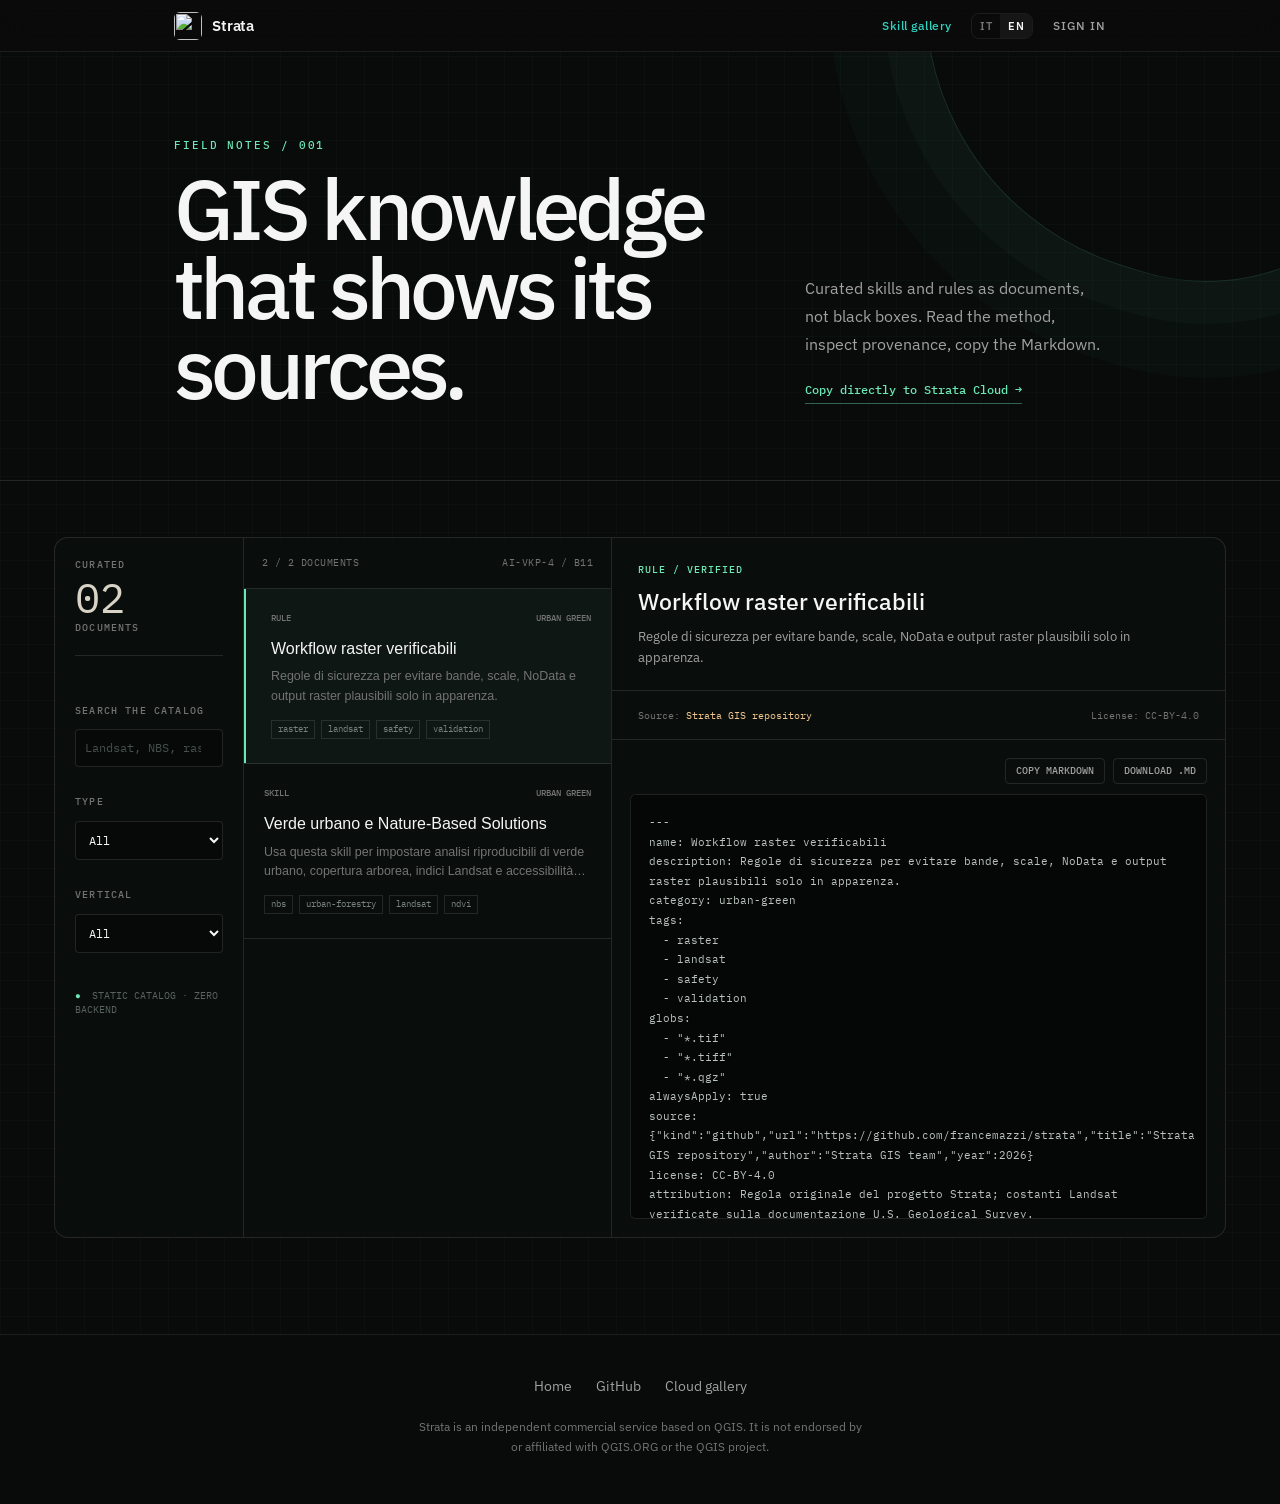
==== docs/skills.html @ 4c8443ea "feat: enhance skill gallery and documentation - Updated ROADMAP.md to reflect progress in product ph" ====
<!DOCTYPE html>
<html lang="it">
<head>
  <meta charset="UTF-8">
  <meta name="viewport" content="width=device-width, initial-scale=1.0">
  <meta name="description" content="Skill e rules curate per Strata: apri, verifica e copia il Markdown nel tuo workspace.">
  <meta property="og:type" content="website">
  <meta property="og:url" content="https://getstrata.org/skills.html">
  <meta property="og:title" content="Strata — Skill & Rules Gallery">
  <meta property="og:description" content="Playbook GIS curati, trasparenti e pronti da copiare.">
  <meta property="og:image" content="https://getstrata.org/assets/og-share.jpg?v=20260713">
  <title>Strata — Skill & Rules Gallery</title>
  <link rel="preconnect" href="https://fonts.googleapis.com">
  <link rel="preconnect" href="https://fonts.gstatic.com" crossorigin>
  <link href="https://fonts.googleapis.com/css2?family=IBM+Plex+Mono:wght@400;500&amp;family=IBM+Plex+Sans:wght@400;500;600;700&amp;display=swap" rel="stylesheet">
  <link rel="stylesheet" href="./css/style.css?v=20260713b">
  <link rel="stylesheet" href="./css/skills.css?v=20260802">
  <link rel="icon" href="./assets/app-icon.png" type="image/png">
</head>
<body class="gallery-page">
  <nav class="navbar" aria-label="Main navigation">
    <div class="container navbar-inner">
      <a href="./" class="nav-brand" aria-label="Strata home">
        <img src="./assets/app-icon.png" alt="" width="28" height="28" aria-hidden="true">
        <span class="nav-brand-wordmark">Strata</span>
      </a>
      <div class="nav-actions">
        <a href="./skills.html" class="nav-gallery-link" aria-current="page" data-i18n="nav.gallery">Skill gallery</a>
        <div class="lang-toggle" role="group" aria-label="Language">
          <button type="button" data-lang="it" aria-pressed="true">IT</button>
          <button type="button" data-lang="en" aria-pressed="false">EN</button>
        </div>
        <a href="https://app.getstrata.org/gallery" class="nav-login-link" data-i18n="nav.login">ACCEDI</a>
      </div>
    </div>
  </nav>

  <main>
    <header class="gallery-hero">
      <div class="container gallery-hero-grid">
        <div>
          <p class="gallery-kicker" data-gallery-i18n="hero.kicker">FIELD NOTES / 001</p>
          <h1 data-gallery-i18n="hero.title">Conoscenza GIS<br>che mostra le fonti.</h1>
        </div>
        <div class="gallery-intro">
          <p data-gallery-i18n="hero.desc">Skill e regole curate come documenti, non come scatole nere. Leggi il metodo, controlla la provenienza, copia il Markdown.</p>
          <a href="https://app.getstrata.org/gallery" class="gallery-cloud-link" data-gallery-i18n="hero.cloud">Copia direttamente in Strata Cloud →</a>
        </div>
      </div>
    </header>

    <section class="container gallery-workbench" aria-label="Skill and rules catalog">
      <aside class="gallery-controls">
        <div class="gallery-index-mark" aria-hidden="true">
          <span>CURATED</span><strong data-gallery-count>—</strong><small>documents</small>
        </div>
        <label>
          <span data-gallery-i18n="filter.search">Cerca nel catalogo</span>
          <input type="search" data-gallery-search placeholder="Landsat, NBS, raster…" autocomplete="off">
        </label>
        <label>
          <span data-gallery-i18n="filter.type">Tipo</span>
          <select data-gallery-type>
            <option value="all" data-gallery-i18n="type.all">Tutti</option>
            <option value="skill">Skill</option>
            <option value="rule">Rule</option>
          </select>
        </label>
        <label>
          <span data-gallery-i18n="filter.category">Verticale</span>
          <select data-gallery-category><option value="all" data-gallery-i18n="category.all">Tutte</option></select>
        </label>
        <p class="gallery-zero-backend"><span aria-hidden>●</span> <span data-gallery-i18n="filter.static">Static catalog · zero backend</span></p>
      </aside>

      <div class="gallery-results">
        <div class="gallery-list-heading">
          <p data-gallery-status data-gallery-i18n="status.loading">Caricamento catalogo…</p>
          <span>AI-VKP-4 / B11</span>
        </div>
        <div class="gallery-list" data-gallery-list></div>
      </div>

      <article class="gallery-detail" data-gallery-detail aria-live="polite">
        <div class="gallery-detail-empty">
          <span aria-hidden>↳</span>
          <p data-gallery-i18n="detail.empty">Seleziona un documento per leggere metodo, fonte e Markdown completo.</p>
        </div>
      </article>
    </section>
  </main>

  <footer class="footer gallery-footer">
    <div class="container footer-minimal">
      <nav class="footer-links" aria-label="Footer">
        <a href="./" data-gallery-i18n="footer.home">Home</a>
        <a href="https://github.com/francemazzi/strata" data-i18n="footer.github">GitHub</a>
        <a href="https://app.getstrata.org/gallery" data-gallery-i18n="footer.cloud">Gallery Cloud</a>
      </nav>
      <p class="footer-disclaimer" data-i18n="footer.disclaimer">Strata is an independent commercial service based on QGIS. It is not endorsed by or affiliated with QGIS.ORG or the QGIS project.</p>
    </div>
  </footer>

  <script src="./js/i18n.js?v=20260802"></script>
  <script src="./js/skills-gallery.js?v=20260802"></script>
</body>
</html>
---- docs/css/style.css ----
/* Strata landing — minimal dark theme */

:root {
  --bg: #0a0a0a;
  --bg-elevated: #111111;
  --bg-card: #161616;
  --bg-card-hover: #1c1c1c;
  --text: #f5f5f5;
  --text-muted: #a1a1a1;
  --text-subtle: #737373;
  --border: rgba(255, 255, 255, 0.08);
  --border-strong: rgba(255, 255, 255, 0.14);
  --accent: #2dd4bf;
  --radius: 12px;
  --radius-sm: 8px;
  --radius-lg: 16px;
  --max-width: 980px;
  --nav-height: 52px;
  --font: "IBM Plex Sans", -apple-system, BlinkMacSystemFont, "Segoe UI", sans-serif;
  --transition: 0.2s ease;
}

*,
*::before,
*::after {
  box-sizing: border-box;
  margin: 0;
  padding: 0;
}

html {
  scroll-behavior: smooth;
}

body {
  font-family: var(--font);
  background: var(--bg);
  color: var(--text);
  line-height: 1.6;
  -webkit-font-smoothing: antialiased;
}

a {
  color: inherit;
  text-decoration: none;
}

img,
video {
  max-width: 100%;
  height: auto;
  display: block;
}

.container {
  width: 100%;
  max-width: var(--max-width);
  margin: 0 auto;
  padding: 0 24px;
}

.section {
  padding: 72px 0;
}

.section-muted {
  background: var(--bg-elevated);
}

.section-label {
  display: inline-block;
  font-size: 0.75rem;
  font-weight: 500;
  letter-spacing: 0.06em;
  text-transform: uppercase;
  color: var(--text-subtle);
  margin-bottom: 12px;
}

.section-title {
  font-size: clamp(1.5rem, 3.5vw, 2rem);
  font-weight: 600;
  letter-spacing: -0.02em;
  line-height: 1.2;
  margin-bottom: 12px;
}

.section-title-center {
  text-align: center;
}

.section-subtitle {
  font-size: 1rem;
  color: var(--text-muted);
  max-width: 560px;
  line-height: 1.7;
}

.section-subtitle-center {
  text-align: center;
  margin: 0 auto 40px;
}

/* Navbar */
.navbar {
  position: sticky;
  top: 0;
  z-index: 100;
  height: var(--nav-height);
  background: rgba(10, 10, 10, 0.82);
  backdrop-filter: blur(16px);
  border-bottom: 1px solid var(--border);
}

.navbar-inner {
  display: flex;
  align-items: center;
  justify-content: space-between;
  height: var(--nav-height);
}

.nav-brand {
  display: flex;
  align-items: center;
  gap: 10px;
  font-size: 0.9375rem;
  font-weight: 600;
  letter-spacing: -0.01em;
}

.nav-brand img {
  width: 28px;
  height: 28px;
  border-radius: 6px;
  object-fit: cover;
}

.nav-actions {
  display: flex;
  align-items: center;
  gap: 20px;
}

.nav-login-link {
  font-size: 0.75rem;
  font-weight: 500;
  letter-spacing: 0.08em;
  text-transform: uppercase;
  color: var(--text-muted);
  transition: color var(--transition);
}

.nav-gallery-link {
  font-size: 0.75rem;
  font-weight: 500;
  letter-spacing: 0.04em;
  color: var(--text-muted);
  transition: color var(--transition);
}

.nav-gallery-link:hover,
.nav-gallery-link[aria-current="page"] {
  color: var(--accent);
}

.nav-login-link:hover {
  color: var(--text);
}

.lang-toggle {
  display: flex;
  border: 1px solid var(--border);
  border-radius: var(--radius-sm);
  overflow: hidden;
}

.lang-toggle button {
  background: none;
  border: none;
  color: var(--text-subtle);
  font-family: var(--font);
  font-size: 0.6875rem;
  font-weight: 600;
  letter-spacing: 0.04em;
  padding: 5px 8px;
  cursor: pointer;
  transition: all var(--transition);
}

.lang-toggle button.active {
  background: var(--bg-card);
  color: var(--text);
}

.lang-toggle button:hover:not(.active) {
  color: var(--text-muted);
}

/* Buttons & links */
.btn {
  display: inline-flex;
  align-items: center;
  justify-content: center;
  gap: 8px;
  font-family: var(--font);
  font-size: 0.875rem;
  font-weight: 500;
  padding: 10px 20px;
  border-radius: var(--radius-sm);
  border: 1px solid transparent;
  cursor: pointer;
  transition: background var(--transition), border-color var(--transition), opacity var(--transition);
  white-space: nowrap;
}

.btn-primary {
  background: var(--text);
  color: var(--bg);
  border-color: var(--text);
}

.btn-primary:hover {
  background: #e5e5e5;
  border-color: #e5e5e5;
}

.btn-lg {
  padding: 14px 28px;
  font-size: 0.9375rem;
}

.text-link {
  font-size: 0.875rem;
  color: var(--text-muted);
  transition: color var(--transition);
}

.text-link:hover {
  color: var(--text);
}

.text-link-accent {
  color: var(--text);
  font-weight: 500;
}

.text-link-accent:hover {
  color: var(--accent);
}

/* Hero */
.hero {
  padding: 64px 0 48px;
}

.hero-inner {
  display: flex;
  flex-direction: column;
  align-items: center;
  text-align: center;
}

.hero-content {
  max-width: 640px;
  margin-bottom: 48px;
}

.hero h1 {
  font-size: clamp(2.25rem, 6vw, 3.5rem);
  font-weight: 600;
  letter-spacing: -0.03em;
  line-height: 1.08;
  margin-bottom: 16px;
}

.hero-subtitle {
  font-size: 1.0625rem;
  color: var(--text-muted);
  line-height: 1.65;
  margin-bottom: 28px;
}

.hero-cta {
  display: flex;
  justify-content: center;
  margin-bottom: 12px;
}

.hero-release-status {
  margin-bottom: 20px;
}

.hero-links {
  display: flex;
  flex-wrap: wrap;
  align-items: center;
  justify-content: center;
  gap: 8px 4px;
}

.hero-links-sep {
  color: var(--text-subtle);
  font-size: 0.875rem;
  user-select: none;
}

.hero-visual {
  width: 100%;
  max-width: 920px;
  aspect-ratio: 16 / 9;
  border: 1px solid var(--border);
  border-radius: var(--radius-lg);
  overflow: hidden;
  background: var(--bg-elevated);
}

.hero-visual img,
.hero-visual-media {
  width: 100%;
  height: 100%;
  object-fit: cover;
  display: block;
}

/* Download */
.section-download {
  padding-top: 32px;
  padding-bottom: 72px;
}

.download-status {
  font-size: 0.8125rem;
  color: var(--text-subtle);
}

.download-grid {
  display: grid;
  grid-template-columns: repeat(3, 1fr);
  gap: 16px;
  margin-bottom: 24px;
}

.download-card {
  background: var(--bg-card);
  border: 1px solid var(--border);
  border-radius: var(--radius);
  padding: 24px;
  transition: border-color var(--transition);
}

.download-card:hover {
  border-color: var(--border-strong);
}

.download-card-compact {
  text-align: center;
}

.download-card h3 {
  font-size: 1rem;
  font-weight: 600;
  margin-bottom: 8px;
}

.download-file {
  font-size: 0.8125rem;
  color: var(--text-subtle);
  margin-bottom: 12px;
  word-break: break-all;
}

.download-all {
  text-align: center;
}

/* Demo */
.demo-single {
  margin-top: 32px;
  border: 1px solid var(--border);
  border-radius: var(--radius-lg);
  overflow: hidden;
  background: var(--bg-elevated);
}

/* Why / features */
.features-grid {
  display: grid;
  grid-template-columns: repeat(2, 1fr);
  gap: 16px;
  margin-top: 40px;
}

.features-grid-why {
  grid-template-columns: repeat(2, 1fr);
}

.plans-grid {
  grid-template-columns: repeat(3, 1fr);
}

.feature-card {
  background: var(--bg-card);
  border: 1px solid var(--border);
  border-radius: var(--radius);
  padding: 24px;
  transition: border-color var(--transition);
}

.feature-card:hover {
  border-color: var(--border-strong);
}

.feature-number {
  font-size: 0.6875rem;
  font-weight: 600;
  letter-spacing: 0.06em;
  text-transform: uppercase;
  color: var(--text-subtle);
  margin-bottom: 10px;
}

.feature-card h3 {
  font-size: 0.9375rem;
  font-weight: 600;
  margin-bottom: 8px;
}

.feature-card p {
  font-size: 0.875rem;
  color: var(--text-muted);
  line-height: 1.6;
}

.feature-card .text-link {
  display: inline-block;
  margin-top: 12px;
}

/* Team */
.section-team {
  border-top: 1px solid var(--border);
}

.team-grid {
  display: grid;
  grid-template-columns: repeat(3, 1fr);
  gap: 16px;
  margin-top: 36px;
}

.team-card {
  display: flex;
  align-items: center;
  gap: 16px;
  background: var(--bg-card);
  border: 1px solid var(--border);
  border-radius: var(--radius);
  padding: 20px;
  transition: border-color var(--transition);
}

.team-card:hover {
  border-color: var(--border-strong);
}

.team-avatar {
  width: 64px;
  height: 64px;
  flex: none;
  border-radius: 50%;
  background: var(--bg-elevated);
  object-fit: cover;
  object-position: center top;
}

.team-name {
  font-size: 0.9375rem;
  font-weight: 600;
  margin-bottom: 4px;
}

.team-role {
  font-size: 0.8125rem;
  color: var(--text-muted);
  line-height: 1.5;
}

.team-demo-cta {
  margin-top: 32px;
  text-align: center;
}

/* Privacy */
.vibe-section {
  padding: 72px 0;
  border-top: 1px solid var(--border);
  border-bottom: 1px solid var(--border);
  background: var(--bg-elevated);
}

.vibe-section-title {
  font-size: clamp(1.25rem, 3vw, 1.5rem);
  font-weight: 600;
  letter-spacing: -0.02em;
  text-align: center;
  margin-bottom: 40px;
}

.vibe-steps {
  display: grid;
  grid-template-columns: repeat(3, 1fr);
  gap: 16px;
}

.vibe-step {
  text-align: center;
  padding: 24px 20px;
  background: var(--bg-card);
  border: 1px solid var(--border);
  border-radius: var(--radius);
}

.vibe-step h3 {
  font-size: 0.9375rem;
  font-weight: 600;
  margin-bottom: 8px;
}

.vibe-step p {
  font-size: 0.875rem;
  color: var(--text-muted);
  line-height: 1.6;
}

.privacy-enterprise {
  text-align: center;
  margin-top: 32px;
}

/* Closing */
.section-closing {
  padding: 80px 0;
  border-top: 1px solid var(--border);
}

.closing-inner {
  display: flex;
  flex-direction: column;
  align-items: center;
  gap: 20px;
  text-align: center;
}

.closing-links {
  display: flex;
  flex-wrap: wrap;
  align-items: center;
  justify-content: center;
  gap: 8px;
  font-size: 0.875rem;
  color: var(--text-subtle);
}

/* Footer */
.footer {
  padding: 40px 0 48px;
  border-top: 1px solid var(--border);
}

.footer-minimal {
  display: flex;
  flex-direction: column;
  align-items: center;
  gap: 20px;
  text-align: center;
}

.footer-links {
  display: flex;
  flex-wrap: wrap;
  align-items: center;
  justify-content: center;
  gap: 8px 24px;
}

.footer-links a {
  font-size: 0.875rem;
  color: var(--text-muted);
  transition: color var(--transition);
}

.footer-links a:hover {
  color: var(--text);
}

.footer-disclaimer {
  font-size: 0.75rem;
  color: var(--text-subtle);
  line-height: 1.6;
  max-width: 64ch;
}

/* Responsive */
@media (max-width: 768px) {
  .features-grid,
  .features-grid-why,
  .plans-grid,
  .team-grid,
  .download-grid,
  .vibe-steps {
    grid-template-columns: 1fr;
  }

  .hero {
    padding-top: 40px;
  }

  .hero-visual img,
  .hero-visual-media {
    object-fit: contain;
    background: var(--bg-elevated);
  }

  .section {
    padding: 56px 0;
  }
}

@media (max-width: 480px) {
  .nav-gallery-link {
    display: none;
  }
  .hero-cta .btn-lg {
    width: 100%;
  }

  .closing-inner .btn-lg {
    width: 100%;
  }
}

@media (prefers-reduced-motion: reduce) {
  html {
    scroll-behavior: auto;
  }

  *,
  *::before,
  *::after {
    animation-duration: 0.01ms !important;
    animation-iteration-count: 1 !important;
    transition-duration: 0.01ms !important;
  }
}
---- docs/css/skills.css ----
:root {
  --gallery-paper: #d8d3c5;
  --gallery-ink: #07100e;
  --gallery-line: rgba(216, 211, 197, 0.13);
  --gallery-accent: #6ee7b7;
  --gallery-warn: #efc68e;
  --gallery-mono: "IBM Plex Mono", monospace;
}

.gallery-page {
  min-height: 100vh;
  background:
    linear-gradient(rgba(110, 231, 183, 0.025) 1px, transparent 1px),
    linear-gradient(90deg, rgba(110, 231, 183, 0.025) 1px, transparent 1px),
    #080b0a;
  background-size: 28px 28px;
}

.gallery-hero {
  position: relative;
  overflow: hidden;
  padding: 88px 0 72px;
  border-bottom: 1px solid var(--gallery-line);
}

.gallery-hero::after {
  position: absolute;
  width: 520px;
  height: 520px;
  right: -160px;
  top: -300px;
  border: 1px solid rgba(110, 231, 183, 0.16);
  border-radius: 48% 52% 44% 56%;
  box-shadow: 0 0 0 42px rgba(110, 231, 183, 0.025), 0 0 0 96px rgba(110, 231, 183, 0.018);
  content: "";
  transform: rotate(17deg);
}

.gallery-hero-grid {
  position: relative;
  z-index: 1;
  display: grid;
  grid-template-columns: minmax(0, 1.3fr) minmax(280px, 0.7fr);
  gap: 72px;
  align-items: end;
}

.gallery-kicker {
  margin-bottom: 18px;
  font: 500 0.66rem/1 var(--gallery-mono);
  letter-spacing: 0.18em;
  color: var(--gallery-accent);
}

.gallery-hero h1 {
  max-width: 700px;
  font-size: clamp(2.7rem, 6.7vw, 5.3rem);
  font-weight: 500;
  letter-spacing: -0.055em;
  line-height: 0.94;
}

.gallery-intro {
  padding-bottom: 4px;
}

.gallery-intro p {
  max-width: 44ch;
  color: var(--text-muted);
  font-size: 1rem;
  line-height: 1.75;
}

.gallery-cloud-link {
  display: inline-block;
  margin-top: 22px;
  padding-bottom: 4px;
  border-bottom: 1px solid rgba(110, 231, 183, 0.4);
  color: var(--gallery-accent);
  font: 500 0.78rem/1.5 var(--gallery-mono);
}

.gallery-workbench {
  display: grid;
  grid-template-columns: 190px minmax(230px, 0.75fr) minmax(360px, 1.25fr);
  gap: 0;
  max-width: 1220px;
  margin-top: 56px;
  margin-bottom: 96px;
  padding: 0 24px;
}

.gallery-controls,
.gallery-results,
.gallery-detail {
  min-height: 690px;
  border: 1px solid var(--gallery-line);
  background: rgba(10, 14, 13, 0.94);
}

.gallery-controls {
  padding: 20px;
  border-radius: 14px 0 0 14px;
}

.gallery-index-mark {
  display: grid;
  margin-bottom: 40px;
  padding-bottom: 20px;
  border-bottom: 1px solid var(--gallery-line);
}

.gallery-index-mark span,
.gallery-index-mark small,
.gallery-controls label > span {
  color: var(--text-subtle);
  font: 500 0.61rem/1.4 var(--gallery-mono);
  letter-spacing: 0.12em;
  text-transform: uppercase;
}

.gallery-index-mark strong {
  margin: 6px 0 2px;
  color: var(--gallery-paper);
  font: 400 2.6rem/1 var(--gallery-mono);
}

.gallery-controls label {
  display: block;
  margin-bottom: 20px;
}

.gallery-controls input,
.gallery-controls select {
  width: 100%;
  margin-top: 8px;
  padding: 10px 9px;
  border: 1px solid var(--gallery-line);
  border-radius: 4px;
  background: #060908;
  color: var(--text);
  font: 400 0.72rem/1.4 var(--gallery-mono);
}

.gallery-controls input::placeholder {
  color: #46504d;
}

.gallery-zero-backend {
  margin-top: 36px;
  color: #59635f;
  font: 400 0.6rem/1.5 var(--gallery-mono);
  text-transform: uppercase;
}

.gallery-zero-backend span:first-child {
  margin-right: 5px;
  color: var(--gallery-accent);
}

.gallery-results {
  border-left: 0;
}

.gallery-list-heading {
  display: flex;
  justify-content: space-between;
  padding: 18px;
  border-bottom: 1px solid var(--gallery-line);
  color: var(--text-subtle);
  font: 400 0.62rem/1.4 var(--gallery-mono);
  letter-spacing: 0.05em;
  text-transform: uppercase;
}

.gallery-list {
  max-height: 643px;
  overflow-y: auto;
}

.gallery-card {
  position: relative;
  width: 100%;
  padding: 22px 20px 24px;
  border: 0;
  border-bottom: 1px solid var(--gallery-line);
  background: transparent;
  color: var(--text);
  cursor: pointer;
  text-align: left;
  transition: background 160ms ease, padding-left 160ms ease;
}

.gallery-card:hover,
.gallery-card.is-active {
  padding-left: 27px;
  background: rgba(110, 231, 183, 0.045);
}

.gallery-card.is-active::before {
  position: absolute;
  inset: 0 auto 0 0;
  width: 2px;
  background: var(--gallery-accent);
  content: "";
}

.gallery-card-meta {
  display: flex;
  justify-content: space-between;
  gap: 12px;
  color: var(--text-subtle);
  font: 500 0.59rem/1.4 var(--gallery-mono);
  text-transform: uppercase;
}

.gallery-card h2 {
  margin: 14px 0 8px;
  font-size: 1rem;
  font-weight: 500;
  line-height: 1.35;
}

.gallery-card p {
  display: -webkit-box;
  overflow: hidden;
  color: var(--text-subtle);
  font-size: 0.78rem;
  line-height: 1.55;
  -webkit-box-orient: vertical;
  -webkit-line-clamp: 2;
}

.gallery-tags {
  display: flex;
  flex-wrap: wrap;
  gap: 6px;
  margin-top: 14px;
}

.gallery-tag {
  padding: 3px 6px;
  border: 1px solid var(--gallery-line);
  color: #78827e;
  font: 400 0.56rem/1.2 var(--gallery-mono);
}

.gallery-detail {
  overflow: hidden;
  border-left: 0;
  border-radius: 0 14px 14px 0;
}

.gallery-detail-empty {
  display: grid;
  place-content: center;
  height: 100%;
  padding: 40px;
  color: #4e5854;
  text-align: center;
}

.gallery-detail-empty span {
  margin-bottom: 14px;
  color: var(--gallery-accent);
  font: 400 1.6rem/1 var(--gallery-mono);
}

.gallery-detail-empty p {
  max-width: 36ch;
  font-size: 0.82rem;
  line-height: 1.65;
}

.gallery-detail-header {
  padding: 25px 26px 22px;
  border-bottom: 1px solid var(--gallery-line);
}

.gallery-detail-eyebrow {
  color: var(--gallery-accent);
  font: 500 0.61rem/1.4 var(--gallery-mono);
  letter-spacing: 0.1em;
  text-transform: uppercase;
}

.gallery-detail h2 {
  margin-top: 12px;
  font-size: 1.42rem;
  font-weight: 500;
  line-height: 1.2;
}

.gallery-detail-description {
  margin-top: 10px;
  color: var(--text-muted);
  font-size: 0.83rem;
  line-height: 1.6;
}

.gallery-provenance {
  display: grid;
  grid-template-columns: 1fr auto;
  gap: 18px;
  padding: 16px 26px;
  border-bottom: 1px solid var(--gallery-line);
  color: var(--text-subtle);
  font: 400 0.65rem/1.55 var(--gallery-mono);
}

.gallery-provenance a {
  color: var(--gallery-warn);
}

.gallery-code-wrap {
  padding: 18px;
}

.gallery-code-actions {
  display: flex;
  justify-content: flex-end;
  gap: 8px;
  margin-bottom: 10px;
}

.gallery-code-actions button {
  padding: 7px 10px;
  border: 1px solid var(--gallery-line);
  border-radius: 4px;
  background: transparent;
  color: var(--text-muted);
  cursor: pointer;
  font: 500 0.61rem/1 var(--gallery-mono);
  text-transform: uppercase;
}

.gallery-code-actions button:hover {
  border-color: rgba(110, 231, 183, 0.35);
  color: var(--gallery-accent);
}

.gallery-code {
  max-height: 425px;
  overflow: auto;
  padding: 18px;
  border: 1px solid var(--gallery-line);
  border-radius: 6px;
  background: #050706;
  color: #b9c2bd;
  font: 400 0.7rem/1.75 var(--gallery-mono);
  white-space: pre-wrap;
}

.gallery-empty-results {
  padding: 56px 24px;
  color: var(--text-subtle);
  font-size: 0.8rem;
  text-align: center;
}

.gallery-footer {
  background: #080b0a;
}

@media (max-width: 1000px) {
  .gallery-workbench {
    grid-template-columns: 180px 1fr;
  }

  .gallery-detail {
    grid-column: 1 / -1;
    min-height: 540px;
    border-top: 0;
    border-left: 1px solid var(--gallery-line);
    border-radius: 0 0 14px 14px;
  }

  .gallery-controls {
    border-radius: 14px 0 0;
  }

  .gallery-results {
    border-radius: 0 14px 0 0;
  }
}

@media (max-width: 700px) {
  .gallery-hero {
    padding: 58px 0 48px;
  }

  .gallery-hero-grid,
  .gallery-workbench {
    grid-template-columns: 1fr;
  }

  .gallery-hero-grid {
    gap: 34px;
  }

  .gallery-controls,
  .gallery-results,
  .gallery-detail {
    min-height: auto;
    border: 1px solid var(--gallery-line);
    border-radius: 0;
  }

  .gallery-controls {
    display: grid;
    grid-template-columns: repeat(2, 1fr);
    gap: 14px;
    border-radius: 14px 14px 0 0;
  }

  .gallery-index-mark,
  .gallery-zero-backend {
    grid-column: 1 / -1;
    margin: 0;
  }

  .gallery-controls label {
    margin: 0;
  }

  .gallery-controls label:first-of-type {
    grid-column: 1 / -1;
  }

  .gallery-detail {
    border-top: 0;
    border-radius: 0 0 14px 14px;
  }

  .gallery-workbench {
    margin-top: 30px;
  }
}
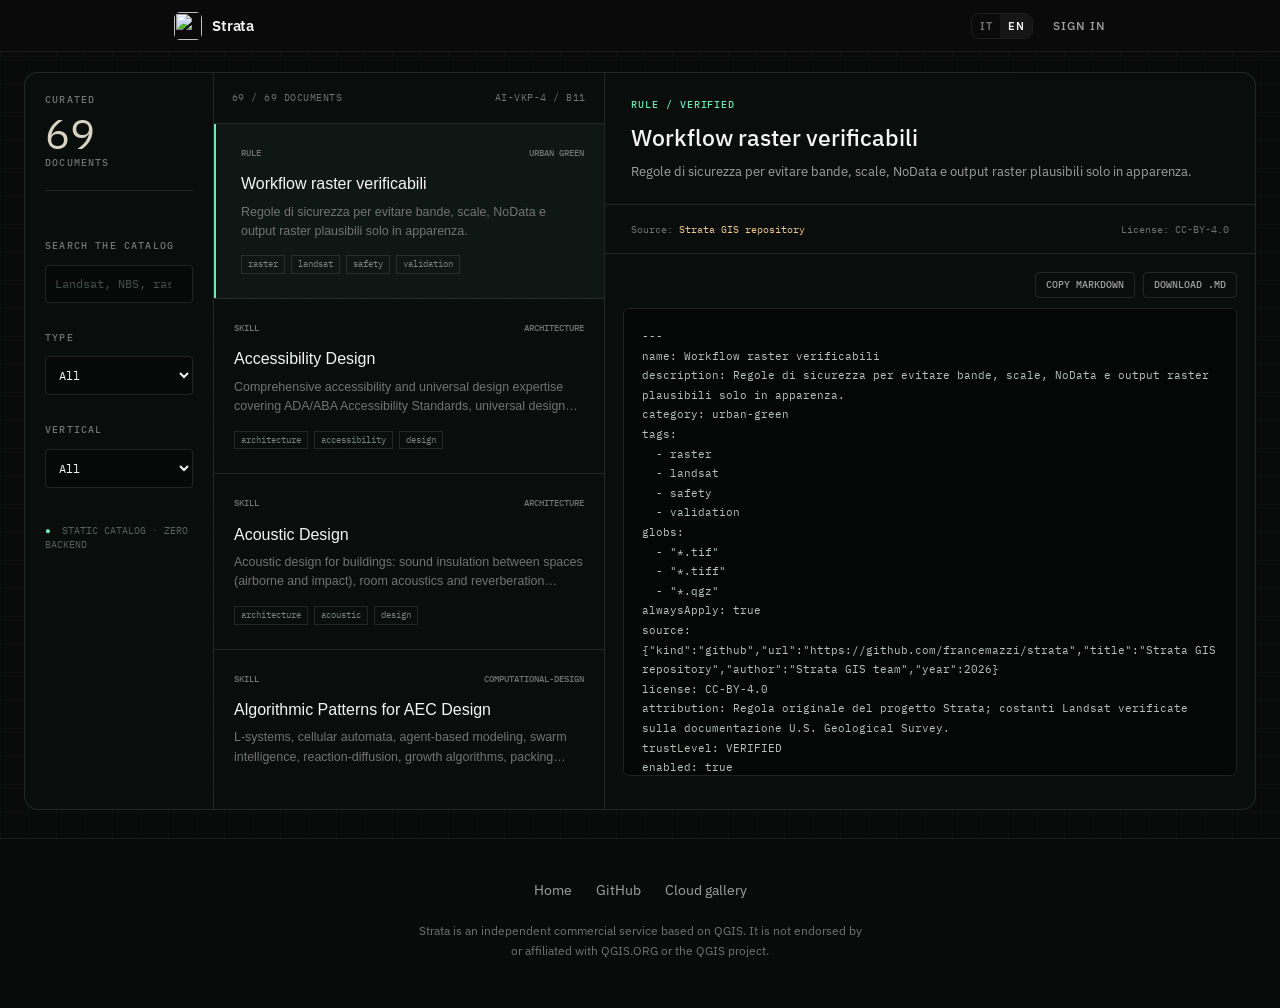
==== commit 7f8cff73: "feat(docs): publish curated skill catalog and full-bleed gallery page Ship 67 gallery skills with pr" ====
--- a/docs/skills.html
+++ b/docs/skills.html
@@ -14,7 +14,7 @@
   <link rel="preconnect" href="https://fonts.gstatic.com" crossorigin>
   <link href="https://fonts.googleapis.com/css2?family=IBM+Plex+Mono:wght@400;500&amp;family=IBM+Plex+Sans:wght@400;500;600;700&amp;display=swap" rel="stylesheet">
   <link rel="stylesheet" href="./css/style.css?v=20260713b">
-  <link rel="stylesheet" href="./css/skills.css?v=20260802">
+  <link rel="stylesheet" href="./css/skills.css?v=20260803">
   <link rel="icon" href="./assets/app-icon.png" type="image/png">
 </head>
 <body class="gallery-page">
@@ -25,7 +25,6 @@
         <span class="nav-brand-wordmark">Strata</span>
       </a>
       <div class="nav-actions">
-        <a href="./skills.html" class="nav-gallery-link" aria-current="page" data-i18n="nav.gallery">Skill gallery</a>
         <div class="lang-toggle" role="group" aria-label="Language">
           <button type="button" data-lang="it" aria-pressed="true">IT</button>
           <button type="button" data-lang="en" aria-pressed="false">EN</button>
@@ -36,19 +35,6 @@
   </nav>
 
   <main>
-    <header class="gallery-hero">
-      <div class="container gallery-hero-grid">
-        <div>
-          <p class="gallery-kicker" data-gallery-i18n="hero.kicker">FIELD NOTES / 001</p>
-          <h1 data-gallery-i18n="hero.title">Conoscenza GIS<br>che mostra le fonti.</h1>
-        </div>
-        <div class="gallery-intro">
-          <p data-gallery-i18n="hero.desc">Skill e regole curate come documenti, non come scatole nere. Leggi il metodo, controlla la provenienza, copia il Markdown.</p>
-          <a href="https://app.getstrata.org/gallery" class="gallery-cloud-link" data-gallery-i18n="hero.cloud">Copia direttamente in Strata Cloud →</a>
-        </div>
-      </div>
-    </header>
-
     <section class="container gallery-workbench" aria-label="Skill and rules catalog">
       <aside class="gallery-controls">
         <div class="gallery-index-mark" aria-hidden="true">
@@ -102,6 +88,6 @@
   </footer>
 
   <script src="./js/i18n.js?v=20260802"></script>
-  <script src="./js/skills-gallery.js?v=20260802"></script>
+  <script src="./js/skills-gallery.js?v=20260803"></script>
 </body>
 </html>
--- a/docs/css/style.css
+++ b/docs/css/style.css
@@ -627,9 +627,6 @@
 }
 
 @media (max-width: 480px) {
-  .nav-gallery-link {
-    display: none;
-  }
   .hero-cta .btn-lg {
     width: 100%;
   }
--- a/docs/css/skills.css
+++ b/docs/css/skills.css
@@ -8,6 +8,8 @@
 }
 
 .gallery-page {
+  display: flex;
+  flex-direction: column;
   min-height: 100vh;
   background:
     linear-gradient(rgba(110, 231, 183, 0.025) 1px, transparent 1px),
@@ -16,84 +18,28 @@
   background-size: 28px 28px;
 }
 
-.gallery-hero {
-  position: relative;
-  overflow: hidden;
-  padding: 88px 0 72px;
-  border-bottom: 1px solid var(--gallery-line);
-}
-
-.gallery-hero::after {
-  position: absolute;
-  width: 520px;
-  height: 520px;
-  right: -160px;
-  top: -300px;
-  border: 1px solid rgba(110, 231, 183, 0.16);
-  border-radius: 48% 52% 44% 56%;
-  box-shadow: 0 0 0 42px rgba(110, 231, 183, 0.025), 0 0 0 96px rgba(110, 231, 183, 0.018);
-  content: "";
-  transform: rotate(17deg);
-}
-
-.gallery-hero-grid {
-  position: relative;
-  z-index: 1;
-  display: grid;
-  grid-template-columns: minmax(0, 1.3fr) minmax(280px, 0.7fr);
-  gap: 72px;
-  align-items: end;
-}
-
-.gallery-kicker {
-  margin-bottom: 18px;
-  font: 500 0.66rem/1 var(--gallery-mono);
-  letter-spacing: 0.18em;
-  color: var(--gallery-accent);
-}
-
-.gallery-hero h1 {
-  max-width: 700px;
-  font-size: clamp(2.7rem, 6.7vw, 5.3rem);
-  font-weight: 500;
-  letter-spacing: -0.055em;
-  line-height: 0.94;
-}
-
-.gallery-intro {
-  padding-bottom: 4px;
-}
-
-.gallery-intro p {
-  max-width: 44ch;
-  color: var(--text-muted);
-  font-size: 1rem;
-  line-height: 1.75;
-}
-
-.gallery-cloud-link {
-  display: inline-block;
-  margin-top: 22px;
-  padding-bottom: 4px;
-  border-bottom: 1px solid rgba(110, 231, 183, 0.4);
-  color: var(--gallery-accent);
-  font: 500 0.78rem/1.5 var(--gallery-mono);
+.gallery-page main {
+  display: flex;
+  flex: 1 1 auto;
+  flex-direction: column;
 }
 
 .gallery-workbench {
   display: grid;
+  flex: 1 1 auto;
   grid-template-columns: 190px minmax(230px, 0.75fr) minmax(360px, 1.25fr);
   gap: 0;
-  max-width: 1220px;
-  margin-top: 56px;
-  margin-bottom: 96px;
+  width: 100%;
+  max-width: 1400px;
+  min-height: calc(100vh - var(--nav-height) - 110px);
+  margin: 20px auto 28px;
   padding: 0 24px;
 }
 
 .gallery-controls,
 .gallery-results,
 .gallery-detail {
-  min-height: 690px;
+  min-height: calc(100vh - var(--nav-height) - 110px);
   border: 1px solid var(--gallery-line);
   background: rgba(10, 14, 13, 0.94);
 }
@@ -174,7 +120,7 @@
 }
 
 .gallery-list {
-  max-height: 643px;
+  max-height: calc(100vh - var(--nav-height) - 200px);
   overflow-y: auto;
 }
 
@@ -340,7 +286,7 @@
 }
 
 .gallery-code {
-  max-height: 425px;
+  max-height: min(52vh, 620px);
   overflow: auto;
   padding: 18px;
   border: 1px solid var(--gallery-line);
@@ -385,17 +331,10 @@
 }
 
 @media (max-width: 700px) {
-  .gallery-hero {
-    padding: 58px 0 48px;
-  }
-
-  .gallery-hero-grid,
   .gallery-workbench {
     grid-template-columns: 1fr;
-  }
-
-  .gallery-hero-grid {
-    gap: 34px;
+    min-height: auto;
+    margin: 16px auto 24px;
   }
 
   .gallery-controls,
@@ -431,8 +370,4 @@
     border-top: 0;
     border-radius: 0 0 14px 14px;
   }
-
-  .gallery-workbench {
-    margin-top: 30px;
-  }
-}
+}
